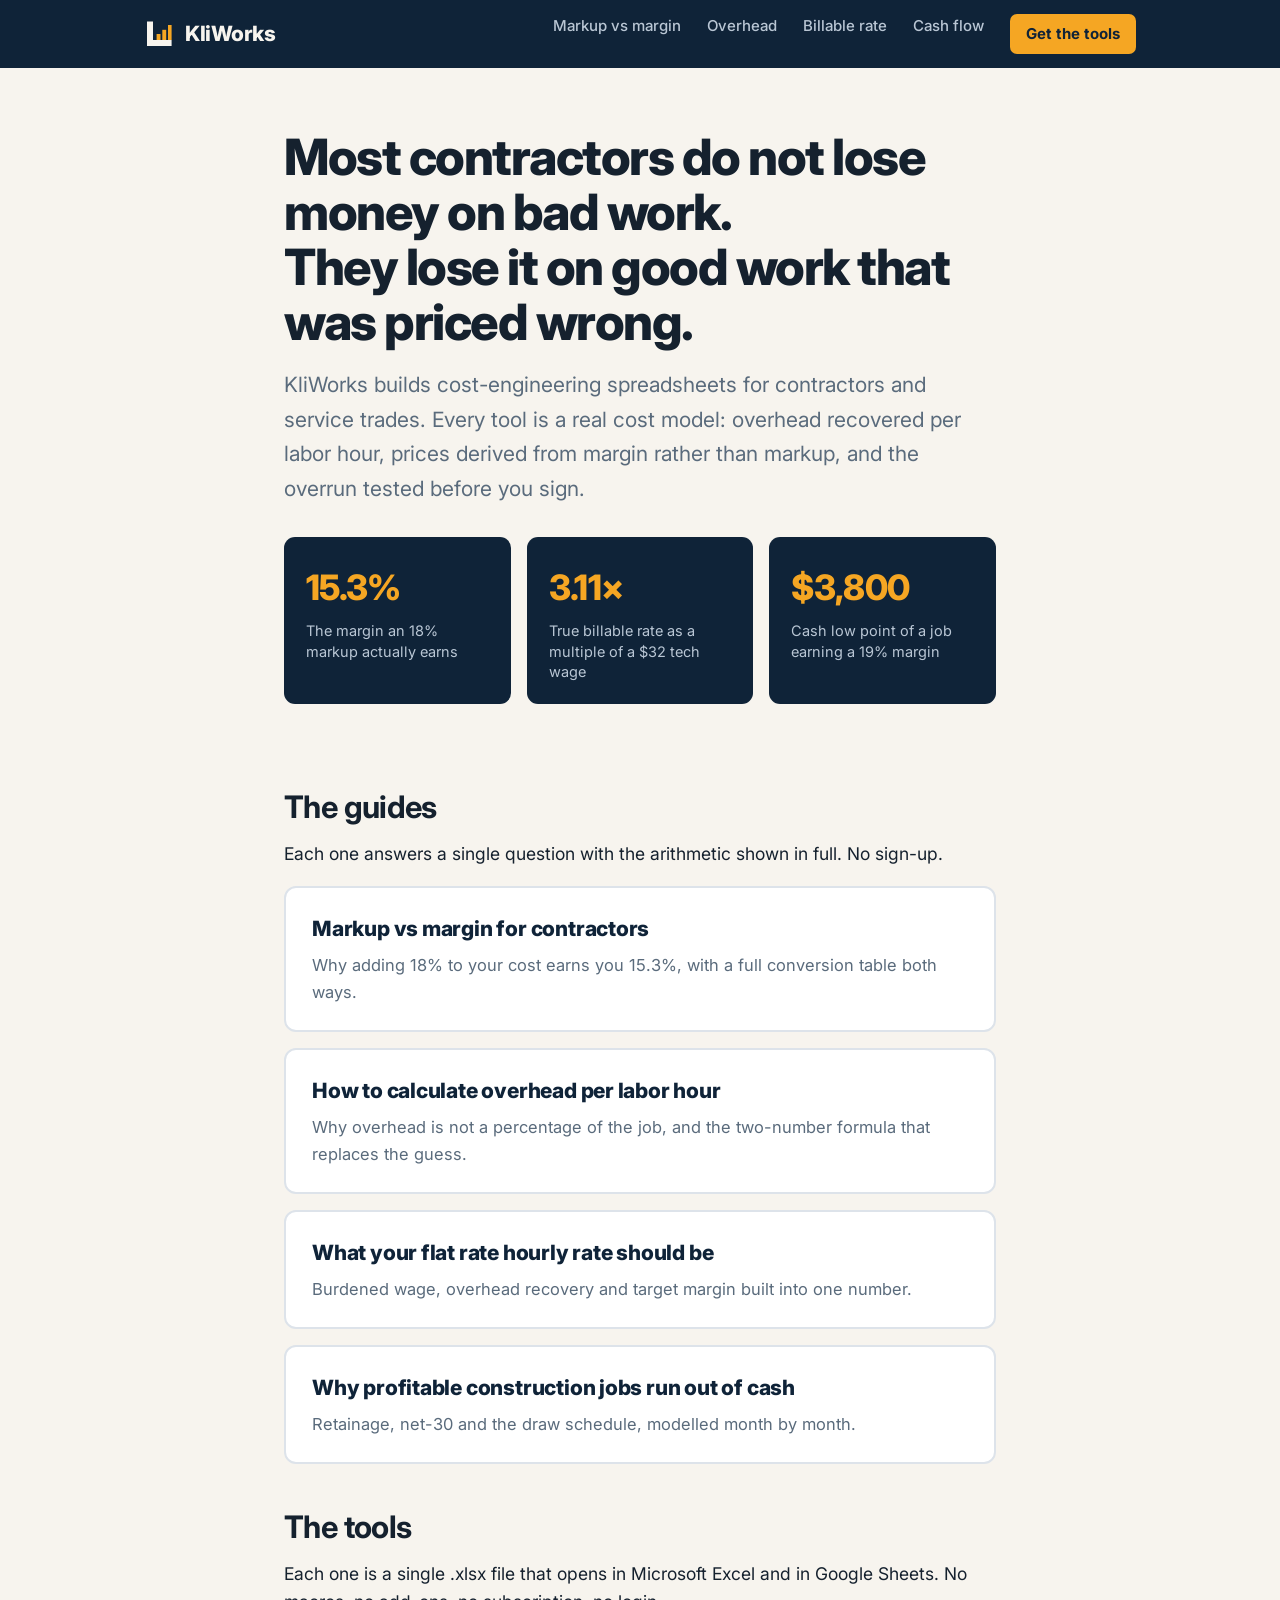
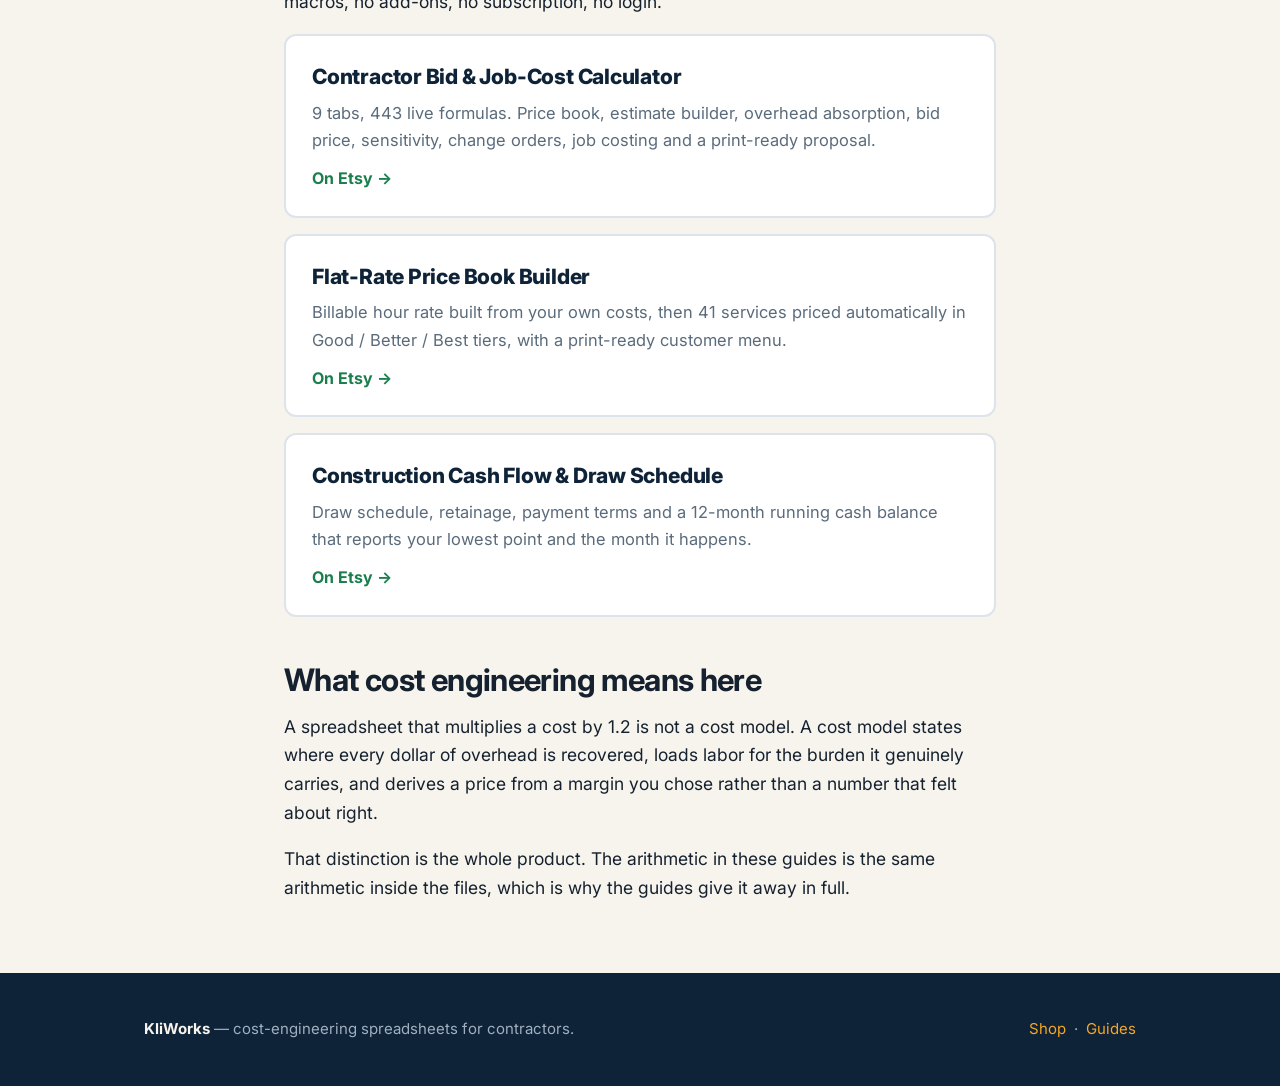
==== index.html @ effe8c9c "Initial commit via Netlify [skip ci]" ====
<!DOCTYPE html>
<html lang="en"><head>
<meta charset="utf-8"><meta name="viewport" content="width=device-width,initial-scale=1">
<title>KliWorks — cost-engineering spreadsheets for contractors</title>
<meta name="description" content="Markup vs margin, overhead per labor hour, flat rate billable rate and construction cash flow — explained with full arithmetic, plus Excel and Google Sheets tools for contractors.">
<link rel="canonical" href="https://kliworks.netlify.app/">
<meta property="og:title" content="KliWorks — cost-engineering spreadsheets for contractors"><meta property="og:description" content="Markup vs margin, overhead per labor hour, flat rate billable rate and construction cash flow — explained with full arithmetic, plus Excel and Google Sheets tools for contractors.">
<meta property="og:type" content="website"><meta property="og:url" content="https://kliworks.netlify.app/">
<meta name="robots" content="index,follow,max-snippet:-1,max-image-preview:large">
<meta name="p:domain_verify" content="0a3e1951135c30d4aa3d8235e52a3ee9"/>
<meta name="msvalidate.01" content="437D225529D8C67E4C56C81756D144BD" />
<meta name="google-site-verification" content="_c79VGrlBmVDrB5iHowJ7jY8DNtsCnGF1dQSaH2i5rk" />
<link rel="preconnect" href="https://fonts.googleapis.com"><link rel="preconnect" href="https://fonts.gstatic.com" crossorigin>
<link href="https://fonts.googleapis.com/css2?family=Inter:wght@400;500;600;700;800&display=swap" rel="stylesheet">
<link rel="stylesheet" href="/style.css">
<script type="application/ld+json">{"@context": "https://schema.org", "@type": "Organization", "name": "KliWorks", "url": "https://kliworks.netlify.app", "logo": "https://kliworks.netlify.app/logo.png", "description": "Cost-engineering spreadsheets for contractors and service trades.", "sameAs": ["https://kliworks.etsy.com"]}</script>
</head><body>
<header><div class="wrap wide"><a class="brand" href="/"><svg width="30" height="30" viewBox="0 0 100 100" aria-hidden="true"><path d="M10 8 H30 V70 H92 V90 H10 Z" fill="#F7F4EE"/><rect x="42" y="50" width="13" height="20" fill="#F5A623"/><rect x="61" y="36" width="13" height="34" fill="#F5A623"/><rect x="80" y="20" width="12" height="50" fill="#F5A623"/></svg><span>KliWorks</span></a>
<nav><a href="/markup-vs-margin.html">Markup vs margin</a><a href="/overhead-per-labor-hour.html">Overhead</a>
<a href="/flat-rate-hourly-rate.html">Billable rate</a><a href="/construction-cash-flow.html">Cash flow</a>
<a class="cta" href="https://kliworks.etsy.com">Get the tools</a></nav></div></header>
<main><div class="wrap">
<section style="padding:62px 0 10px">
<h1>Most contractors do not lose money on bad work.<br>They lose it on good work that was priced wrong.</h1>
<p class="lede">KliWorks builds cost-engineering spreadsheets for contractors and service trades. Every tool is a real cost model: overhead recovered per labor hour, prices derived from margin rather than markup, and the overrun tested before you sign.</p>
<div class="grid3">
<div class="stat"><div class="n">15.3%</div><div class="l">The margin an 18% markup actually earns</div></div>
<div class="stat"><div class="n">3.11&times;</div><div class="l">True billable rate as a multiple of a $32 tech wage</div></div>
<div class="stat"><div class="n">$3,800</div><div class="l">Cash low point of a job earning a 19% margin</div></div>
</div>
</section>

<h2>The guides</h2>
<p>Each one answers a single question with the arithmetic shown in full. No sign-up.</p>
<a class="tool" href="/markup-vs-margin.html"><div class="t">Markup vs margin for contractors</div>
<div class="d">Why adding 18% to your cost earns you 15.3%, with a full conversion table both ways.</div></a>
<a class="tool" href="/overhead-per-labor-hour.html"><div class="t">How to calculate overhead per labor hour</div>
<div class="d">Why overhead is not a percentage of the job, and the two-number formula that replaces the guess.</div></a>
<a class="tool" href="/flat-rate-hourly-rate.html"><div class="t">What your flat rate hourly rate should be</div>
<div class="d">Burdened wage, overhead recovery and target margin built into one number.</div></a>
<a class="tool" href="/construction-cash-flow.html"><div class="t">Why profitable construction jobs run out of cash</div>
<div class="d">Retainage, net-30 and the draw schedule, modelled month by month.</div></a>

<h2>The tools</h2>
<p>Each one is a single .xlsx file that opens in Microsoft Excel and in Google Sheets. No macros, no add-ons, no subscription, no login.</p>
<a class="tool" href="https://kliworks.etsy.com"><div class="t">Contractor Bid &amp; Job-Cost Calculator</div>
<div class="d">9 tabs, 443 live formulas. Price book, estimate builder, overhead absorption, bid price, sensitivity, change orders, job costing and a print-ready proposal.</div>
<div class="p">On Etsy &rarr;</div></a>
<a class="tool" href="https://kliworks.etsy.com"><div class="t">Flat-Rate Price Book Builder</div>
<div class="d">Billable hour rate built from your own costs, then 41 services priced automatically in Good / Better / Best tiers, with a print-ready customer menu.</div>
<div class="p">On Etsy &rarr;</div></a>
<a class="tool" href="https://kliworks.etsy.com"><div class="t">Construction Cash Flow &amp; Draw Schedule</div>
<div class="d">Draw schedule, retainage, payment terms and a 12-month running cash balance that reports your lowest point and the month it happens.</div>
<div class="p">On Etsy &rarr;</div></a>

<h2>What cost engineering means here</h2>
<p>A spreadsheet that multiplies a cost by 1.2 is not a cost model. A cost model states where every dollar of overhead is recovered, loads labor for the burden it genuinely carries, and derives a price from a margin you chose rather than a number that felt about right.</p>
<p>That distinction is the whole product. The arithmetic in these guides is the same arithmetic inside the files, which is why the guides give it away in full.</p>
</div></main>
<footer><div class="wrap wide">
<div><strong style="color:#F7F4EE">KliWorks</strong> — cost-engineering spreadsheets for contractors.</div>
<div style="margin-left:auto"><a href="https://kliworks.etsy.com">Shop</a> &nbsp;·&nbsp; <a href="/markup-vs-margin.html">Guides</a></div>
</div></footer></body></html>
---- style.css ----
:root{--navy:#0F2338;--navy2:#16304A;--amber:#F5A623;--cream:#F7F4EE;--ink:#15212E;--muted:#5A6B7C;--line:#DDE3EA;--ok:#1B7F4D;--bad:#C0392B}
*{margin:0;padding:0;box-sizing:border-box}
html{scroll-behavior:smooth}
body{font-family:Inter,-apple-system,BlinkMacSystemFont,"Segoe UI",Roboto,Helvetica,Arial,sans-serif;color:var(--ink);background:var(--cream);line-height:1.65;-webkit-font-smoothing:antialiased}
.wrap{max-width:760px;margin:0 auto;padding:0 24px}
.wide{max-width:1040px}
header{background:var(--navy);position:sticky;top:0;z-index:50}
header .wrap{display:flex;align-items:center;gap:14px;height:68px}
.brand{display:flex;align-items:center;gap:11px;text-decoration:none}
.brand span{color:var(--cream);font-weight:800;font-size:21px;letter-spacing:-.02em}
nav{margin-left:auto;display:flex;gap:26px}
nav a{color:#B9C6D4;text-decoration:none;font-size:15px;font-weight:500}
nav a:hover{color:var(--amber)}
.cta{background:var(--amber);color:var(--navy)!important;padding:8px 16px;border-radius:7px;font-weight:700}
h1{font-size:clamp(34px,5vw,50px);line-height:1.1;letter-spacing:-.03em;font-weight:800;margin:0 0 18px}
h2{font-size:clamp(24px,3.2vw,31px);line-height:1.22;letter-spacing:-.02em;font-weight:700;margin:44px 0 14px}
h3{font-size:20px;font-weight:700;margin:30px 0 10px}
p{margin:0 0 17px;font-size:17.5px}
a{color:#0B5FA5}
.lede{font-size:21px;color:var(--muted);margin-bottom:30px}
.answer{background:#fff;border-left:7px solid var(--amber);padding:22px 26px;margin:0 0 32px;border-radius:0 10px 10px 0;box-shadow:0 1px 3px rgba(15,35,56,.07)}
.answer p{margin:0;font-size:19px;font-weight:600;color:var(--navy)}
table{width:100%;border-collapse:collapse;margin:22px 0;font-size:16px;background:#fff}
th{background:var(--navy);color:var(--cream);text-align:left;padding:11px 14px;font-weight:600;font-size:15px}
td{padding:10px 14px;border-bottom:1px solid var(--line)}
tbody tr:nth-child(even){background:#FAFBFC}
td:not(:first-child),th:not(:first-child){text-align:right}
.calc{background:var(--navy);color:var(--cream);border-radius:12px;padding:26px 30px;margin:26px 0;font-size:18px}
.calc b{color:var(--amber)}
.calc div{margin:7px 0}
figure{margin:26px 0}
.note{background:#FFF8E1;border-left:7px solid var(--amber);padding:18px 22px;border-radius:0 8px 8px 0;margin:26px 0}
.note p:last-child{margin:0}
.faq{margin-top:12px}
.faq details{background:#fff;border:1px solid var(--line);border-radius:9px;margin-bottom:11px;padding:0}
.faq summary{cursor:pointer;padding:16px 20px;font-weight:650;font-size:17px;list-style:none}
.faq summary::-webkit-details-marker{display:none}
.faq summary::after{content:"+";float:right;color:var(--amber);font-weight:800}
.faq details[open] summary::after{content:"\2212"}
.faq .ans{padding:0 20px 18px;color:var(--muted)}
.faq .ans p{font-size:16.5px;margin-bottom:11px}
.tool{display:block;background:#fff;border:2px solid var(--line);border-radius:12px;padding:24px 26px;margin:16px 0;text-decoration:none;color:inherit;transition:border-color .15s}
.tool:hover{border-color:var(--amber)}
.tool .t{font-size:21px;font-weight:800;color:var(--navy);letter-spacing:-.01em}
.tool .d{color:var(--muted);font-size:16.5px;margin-top:5px}
.tool .p{margin-top:11px;font-weight:700;color:var(--ok);font-size:16px}
.grid3{display:grid;grid-template-columns:repeat(auto-fit,minmax(215px,1fr));gap:16px;margin:30px 0}
.stat{background:var(--navy);border-radius:11px;padding:22px}
.stat .n{font-size:35px;font-weight:800;color:var(--amber);letter-spacing:-.02em}
.stat .l{color:#B9C6D4;font-size:14.5px;margin-top:5px;line-height:1.4}
footer{background:var(--navy);color:#9FB0C0;margin-top:70px;padding:44px 0;font-size:15px}
footer a{color:var(--amber);text-decoration:none}
footer .wrap{display:flex;flex-wrap:wrap;gap:26px;align-items:center}
.src{font-size:14.5px;color:var(--muted);border-top:1px solid var(--line);margin-top:40px;padding-top:18px}
@media(max-width:620px){nav a:not(.cta){display:none}}
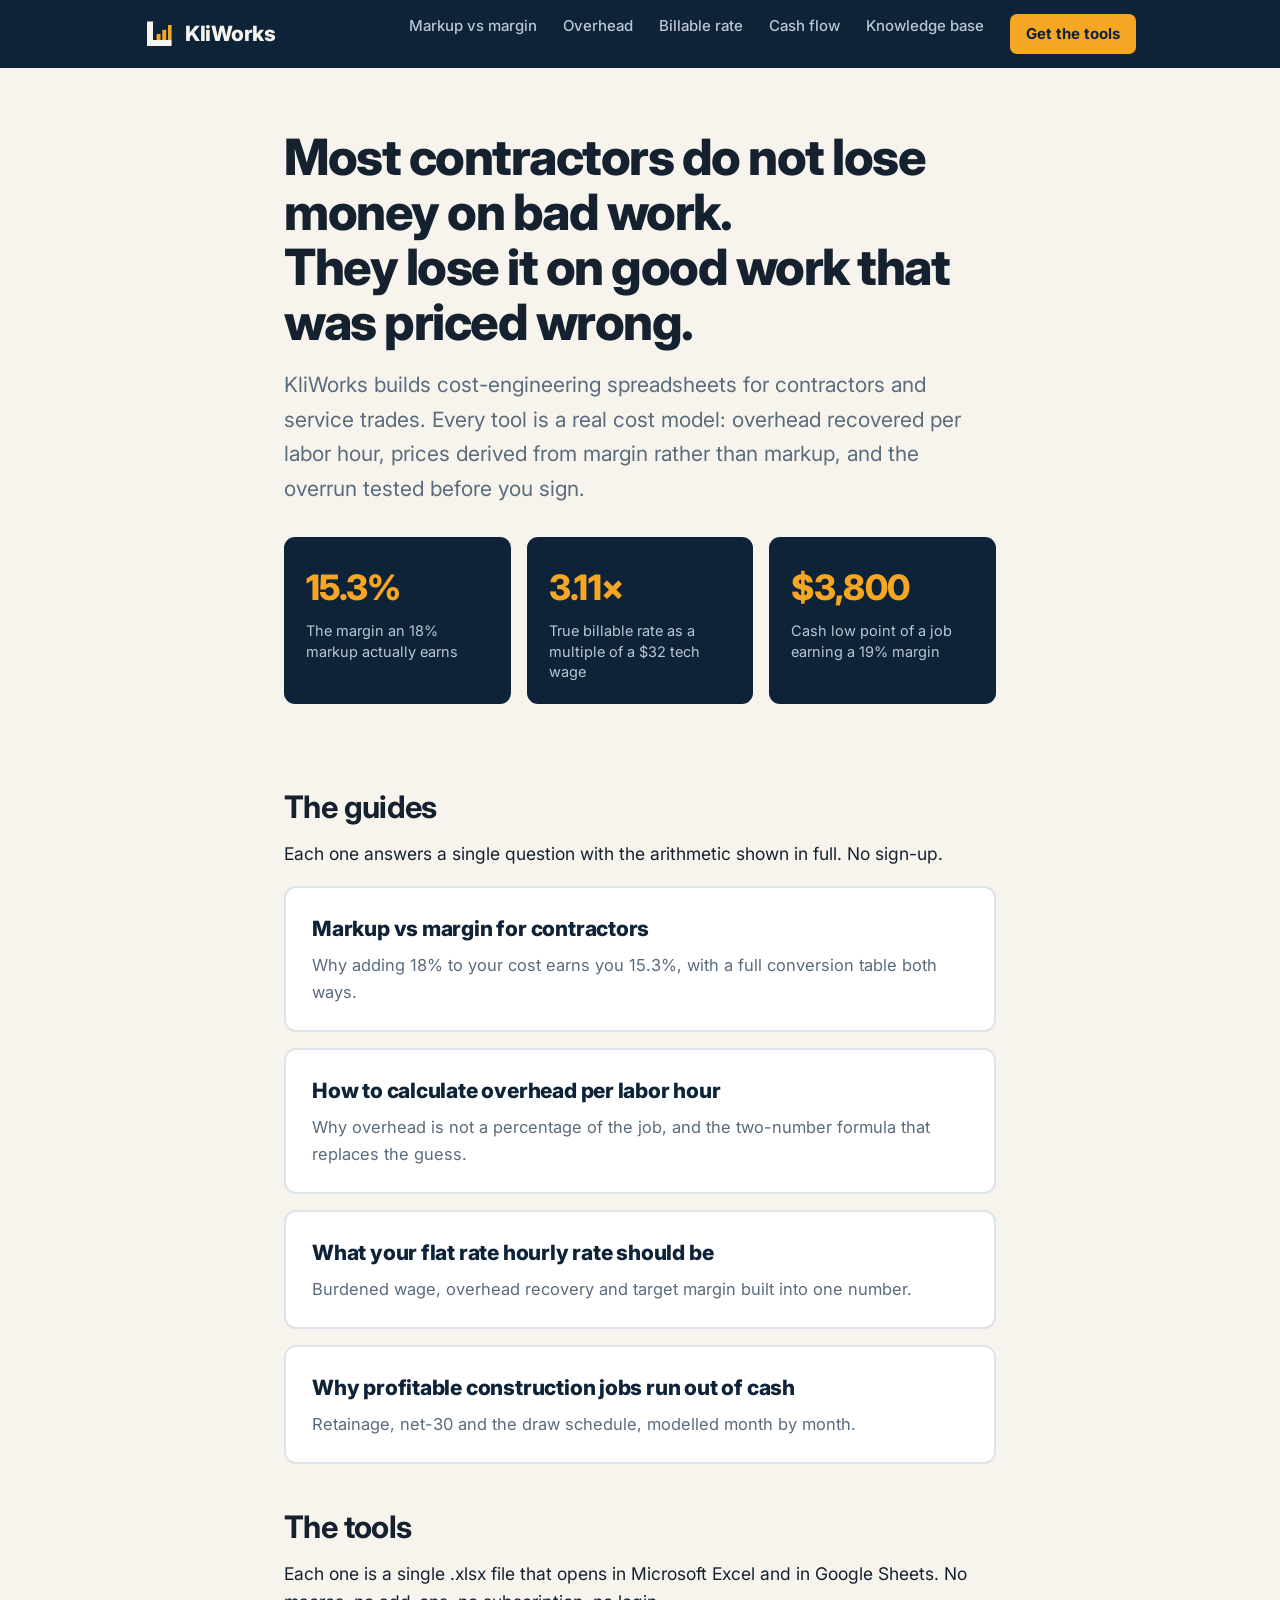
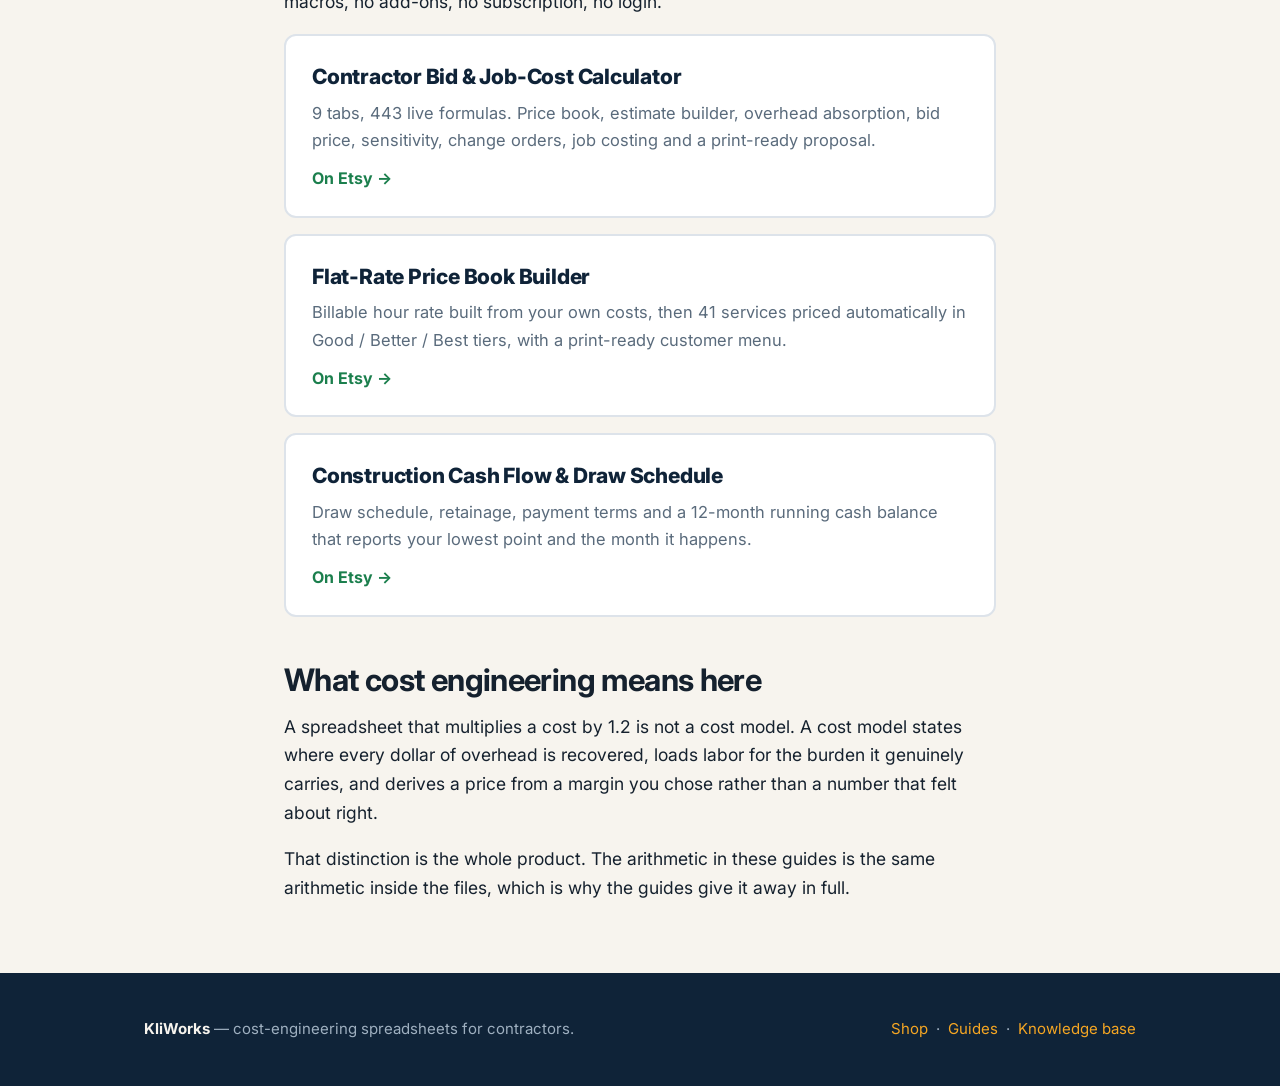
==== commit c4971c33: "Add knowledge base and Procore/Buildertrend comparison pages - New knowledge-base.html: 18 Q&As on j" ====
--- a/index.html
+++ b/index.html
@@ -6,6 +6,7 @@
 <link rel="canonical" href="https://kliworks.netlify.app/">
 <meta property="og:title" content="KliWorks — cost-engineering spreadsheets for contractors"><meta property="og:description" content="Markup vs margin, overhead per labor hour, flat rate billable rate and construction cash flow — explained with full arithmetic, plus Excel and Google Sheets tools for contractors.">
 <meta property="og:type" content="website"><meta property="og:url" content="https://kliworks.netlify.app/">
+<meta property="og:image" content="https://kliworks.netlify.app/logo.png">
 <meta name="robots" content="index,follow,max-snippet:-1,max-image-preview:large">
 <meta name="p:domain_verify" content="0a3e1951135c30d4aa3d8235e52a3ee9"/>
 <meta name="msvalidate.01" content="437D225529D8C67E4C56C81756D144BD" />
@@ -18,6 +19,7 @@
 <header><div class="wrap wide"><a class="brand" href="/"><svg width="30" height="30" viewBox="0 0 100 100" aria-hidden="true"><path d="M10 8 H30 V70 H92 V90 H10 Z" fill="#F7F4EE"/><rect x="42" y="50" width="13" height="20" fill="#F5A623"/><rect x="61" y="36" width="13" height="34" fill="#F5A623"/><rect x="80" y="20" width="12" height="50" fill="#F5A623"/></svg><span>KliWorks</span></a>
 <nav><a href="/markup-vs-margin.html">Markup vs margin</a><a href="/overhead-per-labor-hour.html">Overhead</a>
 <a href="/flat-rate-hourly-rate.html">Billable rate</a><a href="/construction-cash-flow.html">Cash flow</a>
+<a href="/knowledge-base.html">Knowledge base</a>
 <a class="cta" href="https://kliworks.etsy.com">Get the tools</a></nav></div></header>
 <main><div class="wrap">
 <section style="padding:62px 0 10px">
@@ -59,5 +61,5 @@
 </div></main>
 <footer><div class="wrap wide">
 <div><strong style="color:#F7F4EE">KliWorks</strong> — cost-engineering spreadsheets for contractors.</div>
-<div style="margin-left:auto"><a href="https://kliworks.etsy.com">Shop</a> &nbsp;·&nbsp; <a href="/markup-vs-margin.html">Guides</a></div>
+<div style="margin-left:auto"><a href="https://kliworks.etsy.com">Shop</a> &nbsp;·&nbsp; <a href="/markup-vs-margin.html">Guides</a> &nbsp;·&nbsp; <a href="/knowledge-base.html">Knowledge base</a></div>
 </div></footer></body></html>
